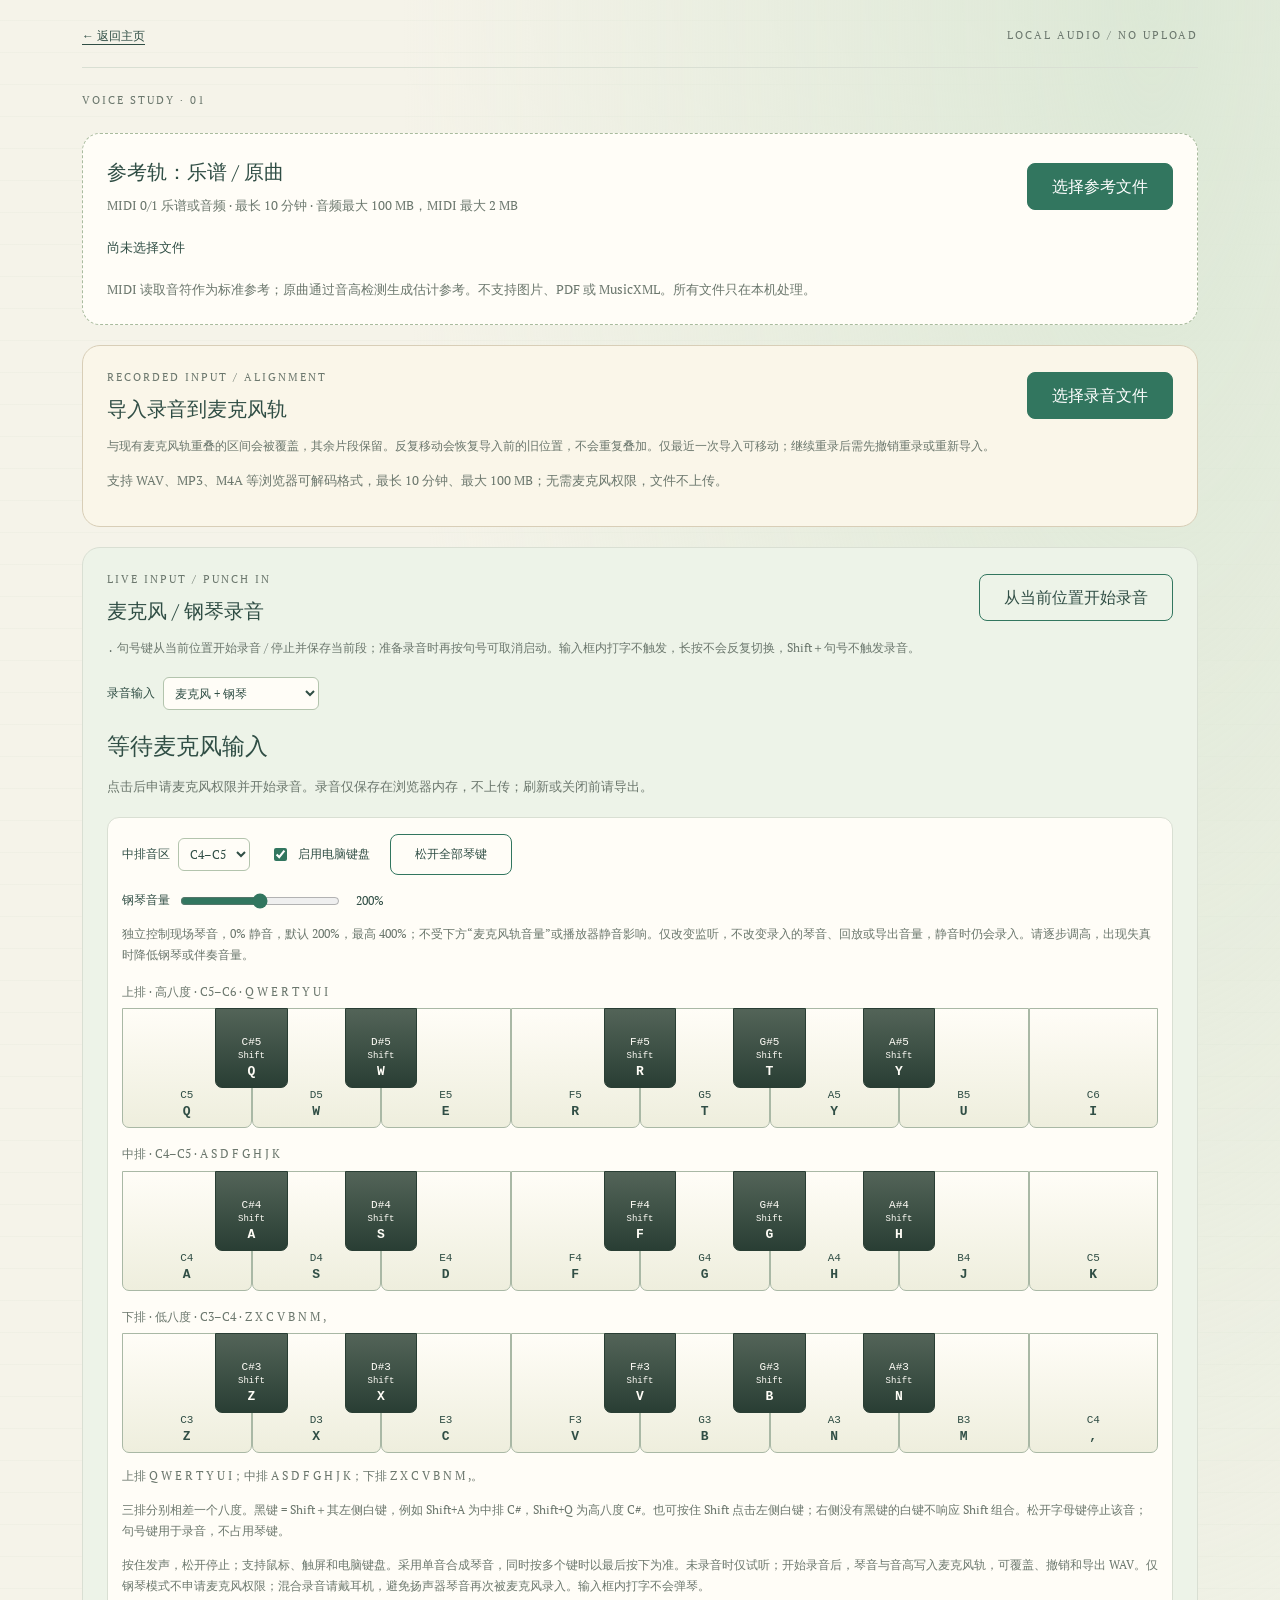
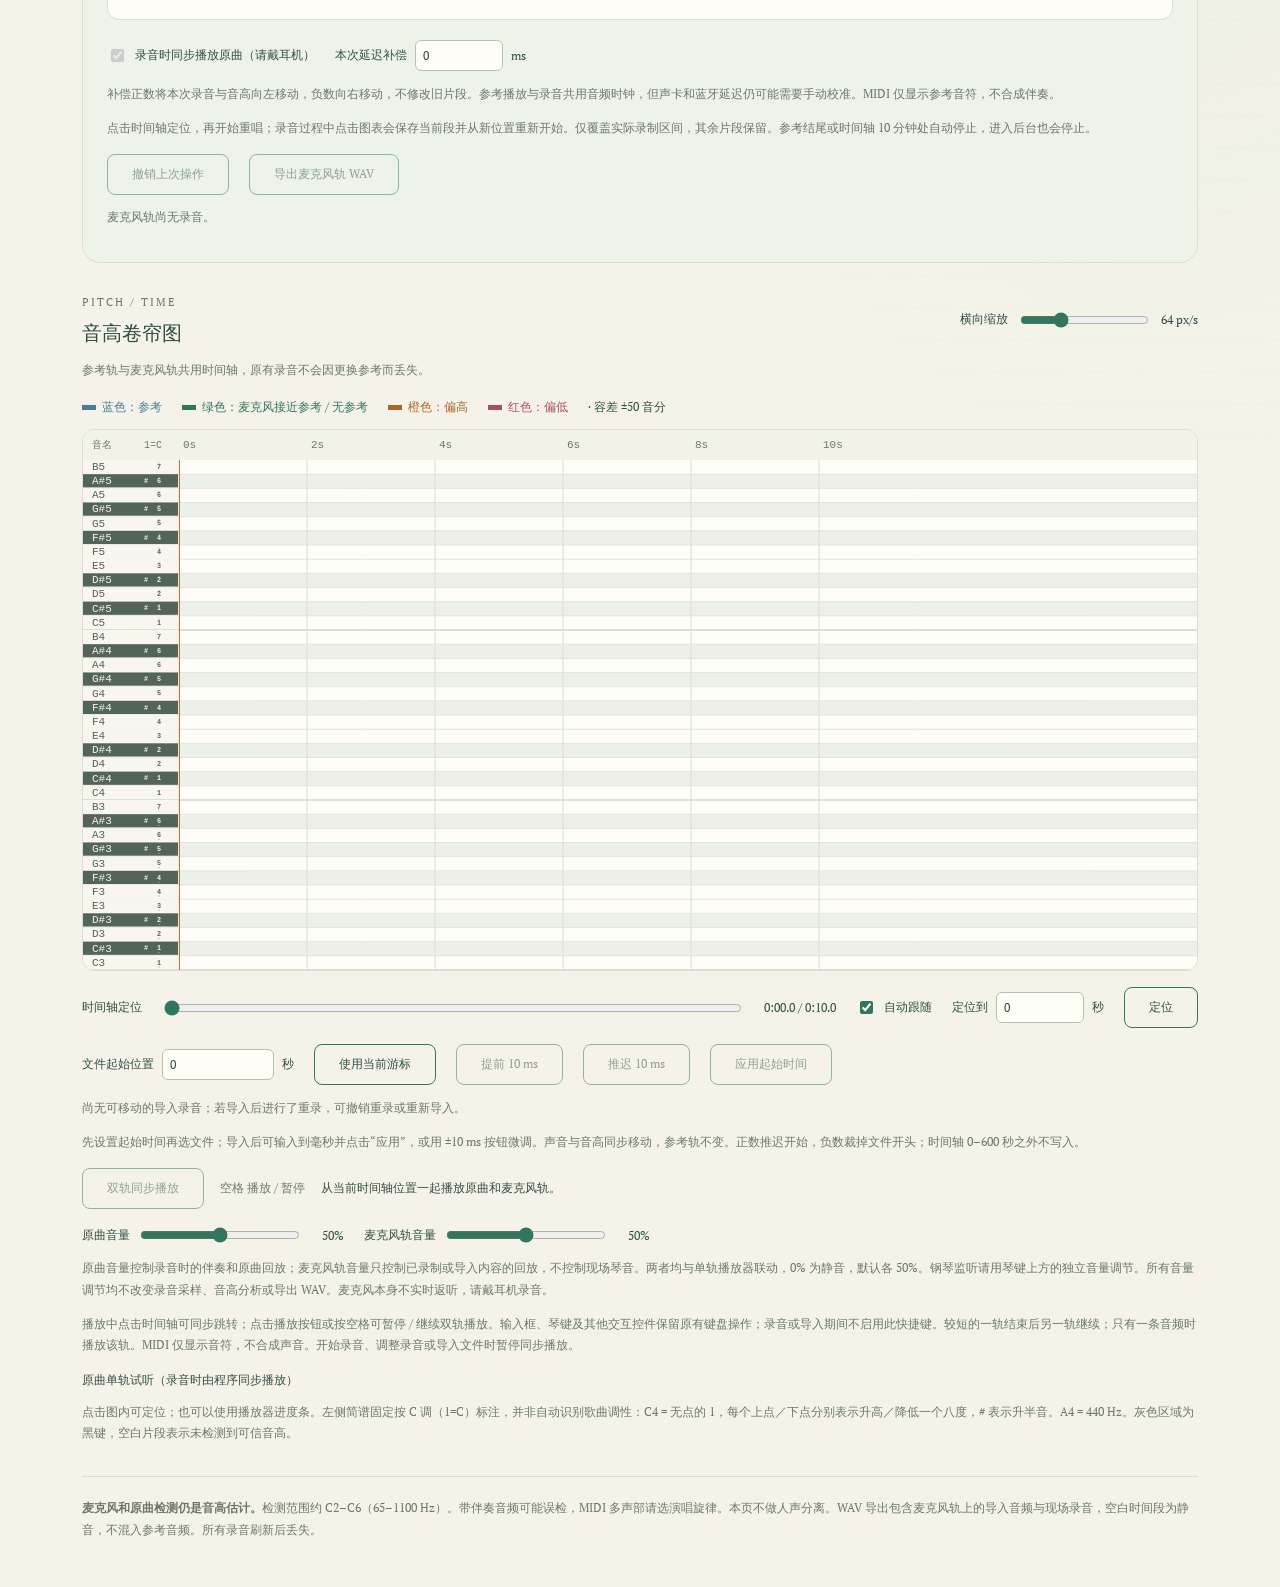
==== pitch-roll.html @ b93b242d "Publish updated website runtime and history archive" ====
<!doctype html>
<html lang="zh-CN">
<head>
  <meta charset="utf-8">
  <meta name="viewport" content="width=device-width, initial-scale=1">
  <title>唱歌音高 · 卷帘图</title>
  <link rel="stylesheet" href="pitch-roll.css">
  <script type="module" src="pitch-roll.js"></script>
</head>
<body>
  <main>
    <nav><a href="index.html">&larr; 返回主页</a><span>LOCAL AUDIO / NO UPLOAD</span></nav>
    <header><p class="eyebrow">VOICE STUDY · 01</p></header>
    <section class="input-panel" aria-labelledby="input-title">
      <div><h2 id="input-title">参考轨：乐谱 / 原曲</h2><p>MIDI 0/1 乐谱或音频 · 最长 10 分钟 · 音频最大 100 MB，MIDI 最大 2 MB</p></div>
      <label class="file-picker">选择参考文件<input id="audio-file" type="file" accept="audio/*,.wav,.mp3,.m4a,.ogg,.flac,.mid,.midi" aria-label="选择参考音频或 MIDI"></label>
      <button id="cancel" type="button" hidden>取消分析</button>
      <p id="file-name">尚未选择文件</p>
      <progress id="progress" max="1" value="0" aria-label="音高分析进度" hidden></progress>
      <p id="status" role="status">MIDI 读取音符作为标准参考；原曲通过音高检测生成估计参考。不支持图片、PDF 或 MusicXML。所有文件只在本机处理。</p>
      <label id="midi-track-controls" hidden>旋律声部 <select id="midi-track" aria-label="选择 MIDI 旋律声部"></select></label>
    </section>
    <section class="recording-import" aria-labelledby="recording-import-title">
      <div class="microphone-heading"><div><p class="eyebrow">RECORDED INPUT / ALIGNMENT</p><h2 id="recording-import-title">导入录音到麦克风轨</h2></div><label class="file-picker">选择录音文件<input id="recording-file" type="file" accept="audio/*,.wav,.mp3,.m4a,.ogg,.flac" aria-label="导入麦克风轨录音文件"></label></div>
      <p class="hint">与现有麦克风轨重叠的区间会被覆盖，其余片段保留。反复移动会恢复导入前的旧位置，不会重复叠加。仅最近一次导入可移动；继续重录后需先撤销重录或重新导入。</p>
      <button id="recording-cancel" type="button" hidden>取消录音导入</button><progress id="recording-progress" max="1" value="0" aria-label="导入录音音高分析进度" hidden></progress>
      <p id="recording-import-status" role="status">支持 WAV、MP3、M4A 等浏览器可解码格式，最长 10 分钟、最大 100 MB；无需麦克风权限，文件不上传。</p>
    </section>
    <section class="microphone-panel" aria-labelledby="microphone-title">
      <div class="microphone-heading"><div><p class="eyebrow">LIVE INPUT / PUNCH IN</p><h2 id="microphone-title">麦克风 / 钢琴录音</h2></div><button id="microphone-toggle" type="button" aria-pressed="false" aria-describedby="microphone-status" aria-keyshortcuts="." title="句号键：从当前位置开始 / 停止并保存录音">从当前位置开始录音</button></div>
      <p class="hint"><kbd>.</kbd> 句号键从当前位置开始录音 / 停止并保存当前段；准备录音时再按句号可取消启动。输入框内打字不触发，长按不会反复切换，Shift＋句号不触发录音。</p>
      <div class="record-options"><label>录音输入 <select id="recording-input" aria-label="录音输入"><option value="microphone">麦克风 + 钢琴</option><option value="piano">仅钢琴（无需麦克风）</option></select></label></div>
      <output id="microphone-pitch" aria-live="off">等待麦克风输入</output>
      <p id="microphone-status" role="status">点击后申请麦克风权限并开始录音。录音仅保存在浏览器内存，不上传；刷新或关闭前请导出。</p>
      <div class="piano-panel" role="group" aria-label="钢琴键盘">
        <div class="record-options"><label>中排音区 <select id="piano-octave" aria-label="钢琴中排音区"><option value="48">C3–C4</option><option value="60" selected>C4–C5</option></select></label><label><input id="piano-keyboard" type="checkbox" checked> 启用电脑键盘</label><button id="piano-release" type="button">松开全部琴键</button></div>
        <div class="record-options playback-volumes"><label>钢琴音量 <input id="piano-volume" type="range" min="0" max="400" step="10" value="200" aria-label="独立钢琴监听音量"><output id="piano-volume-value" for="piano-volume">200%</output></label></div>
        <p class="hint">独立控制现场琴音，0% 静音，默认 200%，最高 400%；不受下方“麦克风轨音量”或播放器静音影响。仅改变监听，不改变录入的琴音、回放或导出音量，静音时仍会录入。请逐步调高，出现失真时降低钢琴或伴奏音量。</p>
        <p id="piano-high-label" class="piano-row-label"></p>
        <div id="piano-high-keys" class="piano-keys" role="group" aria-labelledby="piano-high-label"></div>
        <p id="piano-middle-label" class="piano-row-label"></p>
        <div id="piano-keys" class="piano-keys" role="group" aria-labelledby="piano-middle-label"></div>
        <p id="piano-low-label" class="piano-row-label"></p>
        <div id="piano-low-keys" class="piano-keys" role="group" aria-labelledby="piano-low-label"></div>
        <p id="piano-status" class="hint" role="status">上排 Q W E R T Y U I；中排 A S D F G H J K；下排 Z X C V B N M ,。</p>
        <p class="hint">三排分别相差一个八度。黑键 = Shift＋其左侧白键，例如 Shift+A 为中排 C#，Shift+Q 为高八度 C#。也可按住 Shift 点击左侧白键；右侧没有黑键的白键不响应 Shift 组合。松开字母键停止该音；句号键用于录音，不占用琴键。</p>
        <p class="hint">按住发声，松开停止；支持鼠标、触屏和电脑键盘。采用单音合成琴音，同时按多个键时以最后按下为准。未录音时仅试听；开始录音后，琴音与音高写入麦克风轨，可覆盖、撤销和导出 WAV。仅钢琴模式不申请麦克风权限；混合录音请戴耳机，避免扬声器琴音再次被麦克风录入。输入框内打字不会弹琴。</p>
      </div>
      <div class="record-options"><label><input id="play-reference" type="checkbox" checked> 录音时同步播放原曲（请戴耳机）</label><label>本次延迟补偿 <input id="latency" type="number" min="-1000" max="1000" step="10" value="0" aria-label="本次录音延迟补偿毫秒"> ms</label></div>
      <p class="hint">补偿正数将本次录音与音高向左移动，负数向右移动，不修改旧片段。参考播放与录音共用音频时钟，但声卡和蓝牙延迟仍可能需要手动校准。MIDI 仅显示参考音符，不合成伴奏。</p>
      <p class="hint">点击时间轴定位，再开始重唱；录音过程中点击图表会保存当前段并从新位置重新开始。仅覆盖实际录制区间，其余片段保留。参考结尾或时间轴 10 分钟处自动停止，进入后台也会停止。</p>
      <div class="record-actions"><button id="undo-take" type="button" disabled>撤销上次操作</button><button id="export-recording" type="button" disabled>导出麦克风轨 WAV</button></div>
      <p id="recording-summary" role="status">麦克风轨尚无录音。</p>
      <audio id="recording-player" controls preload="metadata" aria-label="麦克风录音回放" hidden></audio>
    </section>
    <section class="roll-panel" aria-labelledby="roll-title">
      <div class="roll-heading"><div><p class="eyebrow">PITCH / TIME</p><h2 id="roll-title">音高卷帘图</h2></div><label>横向缩放 <input id="zoom" type="range" min="24" max="160" value="64" aria-label="横向缩放"><output id="zoom-value">64 px/s</output></label></div>
      <p id="summary">参考轨与麦克风轨共用时间轴，原有录音不会因更换参考而丢失。</p>
      <p class="track-legend"><span class="reference-key">蓝色：参考</span><span class="matching-key">绿色：麦克风接近参考 / 无参考</span><span class="high-key">橙色：偏高</span><span class="low-key">红色：偏低</span> · 容差 ±50 音分</p>
      <div id="roll-scroll" tabindex="0" role="region" aria-label="音高卷帘图，可横向滚动，点击图内定位播放">
        <div id="roll-stage"><canvas id="roll" role="img" aria-label="尚无音高数据">音高卷帘图需要支持 Canvas 的浏览器。</canvas></div>
      </div>
      <div class="timeline-controls"><label for="timeline">时间轴定位</label><input id="timeline" type="range" min="0" max="10" step="0.01" value="0"><output id="position">0:00.0 / 0:10.0</output><label><input id="follow" type="checkbox" checked> 自动跟随</label><label>定位到 <input id="seek-seconds" type="number" min="0" max="600" step="0.01" value="0"> 秒</label><button id="seek-go" type="button">定位</button></div>
      <div class="record-options"><label>文件起始位置 <input id="import-start" type="number" min="-600" max="600" step="0.001" value="0" aria-label="导入录音起始时间秒"> 秒</label><button id="import-use-cursor" type="button">使用当前游标</button><button id="import-earlier" type="button" disabled>提前 10 ms</button><button id="import-later" type="button" disabled>推迟 10 ms</button><button id="import-apply" type="button" disabled>应用起始时间</button></div>
      <p id="placement-note" class="hint">尚无可移动的导入录音。</p>
      <p class="hint">先设置起始时间再选文件；导入后可输入到毫秒并点击“应用”，或用 ±10 ms 按钮微调。声音与音高同步移动，参考轨不变。正数推迟开始，负数裁掉文件开头；时间轴 0–600 秒之外不写入。</p>
      <div class="transport"><button id="dual-play" type="button" aria-pressed="false" aria-describedby="dual-status" aria-keyshortcuts="Space" title="空格：播放 / 暂停" disabled>双轨同步播放</button><span class="hint"><kbd>空格</kbd> 播放 / 暂停</span><span id="dual-status" role="status">从当前时间轴位置一起播放原曲和麦克风轨。</span></div>
      <div class="record-options playback-volumes" role="group" aria-label="监听与回放音量">
        <label>原曲音量 <input id="reference-volume" type="range" min="0" max="100" step="1" value="50" aria-label="原曲伴奏与回放音量"><output id="reference-volume-value" for="reference-volume">50%</output></label>
        <label>麦克风轨音量 <input id="recording-volume" type="range" min="0" max="100" step="1" value="50" aria-label="麦克风轨回放音量"><output id="recording-volume-value" for="recording-volume">50%</output></label>
      </div>
      <p class="hint">原曲音量控制录音时的伴奏和原曲回放；麦克风轨音量只控制已录制或导入内容的回放，不控制现场琴音。两者均与单轨播放器联动，0% 为静音，默认各 50%。钢琴监听请用琴键上方的独立音量调节。所有音量调节均不改变录音采样、音高分析或导出 WAV。麦克风本身不实时返听，请戴耳机录音。</p>
      <p class="hint">播放中点击时间轴可同步跳转；点击播放按钮或按空格可暂停 / 继续双轨播放。输入框、琴键及其他交互控件保留原有键盘操作；录音或导入期间不启用此快捷键。较短的一轨结束后另一轨继续；只有一条音频时播放该轨。MIDI 仅显示音符，不合成声音。开始录音、调整录音或导入文件时暂停同步播放。</p>
      <div class="transport"><span>原曲单轨试听（录音时由程序同步播放）</span><audio id="player" controls preload="metadata" aria-label="原音频播放" hidden></audio></div>
      <p class="hint">点击图内可定位；也可以使用播放器进度条。左侧简谱固定按 C 调（1=C）标注，并非自动识别歌曲调性：C4 = 无点的 1，每个上点／下点分别表示升高／降低一个八度，# 表示升半音。A4 = 440 Hz。灰色区域为黑键，空白片段表示未检测到可信音高。</p>
    </section>
    <footer><strong>麦克风和原曲检测仍是音高估计。</strong>检测范围约 C2–C6（65–1100 Hz）。带伴奏音频可能误检，MIDI 多声部请选演唱旋律。本页不做人声分离。WAV 导出包含麦克风轨上的导入音频与现场录音，空白时间段为静音，不混入参考音频。所有录音刷新后丢失。</footer>
  </main>
</body>
</html>
---- pitch-roll.css ----
@font-face { font-family: "UTTU"; src: url("cute/Narcissus/Voice/fonts/regular.woff2") format("woff2"); font-display: swap; }
:root { color-scheme: light; --ink: #304e45; --muted: #6b776d; --line: #d9dfd3; --paper: #fffdf7; --accent: #32765f; font-family: "UTTU", "Microsoft YaHei", sans-serif; color: var(--ink); background: #f5f3e9; }
* { box-sizing: border-box; }
body { margin: 0; background: radial-gradient(ellipse at 90% 0, #dce8d6 0, transparent 46%), repeating-linear-gradient(0deg, transparent 0 31px, #bbc8b316 31px 32px); }
main { max-width: 1180px; margin: auto; padding: 28px 32px 48px; }
nav { display: flex; justify-content: space-between; gap: 16px; font-size: 12px; padding-bottom: 22px; border-bottom: 1px solid var(--line); }
a { color: inherit; text-underline-offset: 4px; }
nav span, .eyebrow { font-size: 11px; letter-spacing: 2px; color: var(--muted); }
header { position: relative; padding: 12px 0; }
h2 { font-size: 20px; margin: 0; font-weight: 500; }
p { line-height: 1.7; }
.input-panel { display: flex; flex-wrap: wrap; align-items: center; gap: 12px 20px; padding: 24px; background: var(--paper); border: 1px dashed #a9bb9e; border-radius: 18px; }
.input-panel > div { flex: 1 1 280px; }
.input-panel p { margin: 8px 0 0; font-size: 13px; color: var(--muted); }
.file-picker, button { position: relative; display: inline-block; padding: 11px 24px; border: 1px solid var(--accent); border-radius: 8px; background: var(--accent); color: white; font: inherit; cursor: pointer; }
.file-picker input { position: absolute; inset: 0; width: 100%; height: 100%; opacity: 0; cursor: pointer; }
.file-picker:focus-within { outline: 3px solid #ac8952; outline-offset: 4px; }
button { background: transparent; color: var(--ink); }
button:disabled { opacity: .5; cursor: not-allowed; }
select, input[type="number"] { max-width: 100%; border: 1px solid #b3c4ad; border-radius: 6px; padding: 7px; background: var(--paper); color: var(--ink); font: inherit; }
input[type="number"] { width: 88px; }
.record-options, .record-actions, .timeline-controls, .track-legend { display: flex; flex-wrap: wrap; gap: 12px 20px; align-items: center; font-size: 12px; margin-top: 16px; }
.record-options label, .timeline-controls label { display: flex; align-items: center; gap: 8px; }
.playback-volumes input { width: clamp(80px, 18vw, 160px); min-width: 0; }
.playback-volumes output { min-width: 34px; text-align: right; font-variant-numeric: tabular-nums; }
.piano-panel { margin: 20px 0; padding: 0 14px 10px; border: 1px solid var(--line); border-radius: 12px; background: var(--paper); }
.piano-row-label { font-size: 12px; color: var(--muted); margin: 16px 0 6px; }
.piano-keys { position: relative; height: 120px; isolation: isolate; }
.piano-key { position: absolute; top: 0; height: 120px; display: flex; flex-direction: column; justify-content: flex-end; align-items: center; gap: 3px; padding: 8px 1px; border: 1px solid #a9b8a5; border-radius: 0 0 7px 7px; background: linear-gradient(#fffdf7, #eeeedd); color: var(--ink); touch-action: none; user-select: none; }
.piano-key.black { z-index: 1; height: 80px; background: linear-gradient(#536458, #293e34); color: #fffdf7; border-color: #293e34; }
.piano-key small { font: clamp(6px, 1vw, 9px) monospace; }
.piano-key[aria-pressed="true"] { background: #bed4b9; }
.piano-key.black[aria-pressed="true"] { background: #6b9478; }
.piano-key[data-sounding="true"] { box-shadow: inset 0 -6px #b58042; }
.piano-key span { font: 11px monospace; }
.piano-key kbd { font: bold 13px monospace; }
@media (max-width: 600px) { .piano-panel { padding-inline: 8px; } .piano-key.black span { font-size: 8px; } }
#recording-summary { font-size: 12px; color: var(--muted); }
#timeline { flex: 1 1 200px; min-width: 0; }
#midi-track-controls { flex-basis: 100%; font-size: 13px; }
#midi-track { max-width: 100%; }
.track-legend span::before { content: ''; display: inline-block; width: 14px; height: 5px; margin-right: 6px; vertical-align: middle; background: currentColor; }
.reference-key { color: #477d99; }.matching-key { color: #32765f; }.high-key { color: #a9662c; }.low-key { color: #a84e68; }
#file-name, #status, progress { flex: 1 0 100%; overflow-wrap: anywhere; }
#file-name { color: var(--ink); }
progress { height: 7px; width: 100%; accent-color: var(--accent); }
.roll-panel { margin-top: 30px; min-width: 0; }
.microphone-panel { margin-top: 20px; padding: 22px 24px; border: 1px solid var(--line); border-radius: 18px; background: #edf3e8; }
.recording-import { margin-top: 20px; padding: 22px 24px; border: 1px solid #d8ceb7; border-radius: 18px; background: #faf6e9; }
#import-start { width: 112px; }
#recording-import-status { font-size: 13px; color: var(--muted); line-height: 1.7; overflow-wrap: anywhere; }
#placement-note { overflow-wrap: anywhere; }
.microphone-heading { display: flex; justify-content: space-between; gap: 16px; align-items: center; flex-wrap: wrap; }
.microphone-heading .eyebrow { margin: 0 0 8px; }
#microphone-toggle[aria-pressed="true"] { background: #8a4d3c; border-color: #8a4d3c; color: #fff; }
#microphone-pitch { display: block; margin-top: 20px; font-size: clamp(16px, 3vw, 23px); font-variant-numeric: tabular-nums; overflow-wrap: anywhere; }
#microphone-status { font-size: 13px; color: var(--muted); line-height: 1.7; }
.roll-heading { display: flex; justify-content: space-between; gap: 20px; align-items: center; flex-wrap: wrap; }
.roll-heading .eyebrow { margin: 0 0 8px; }
.roll-heading label { display: flex; gap: 10px; align-items: center; font-size: 12px; flex-wrap: wrap; }
input { accent-color: var(--accent); }
#summary, .hint, footer { font-size: 12px; color: var(--muted); line-height: 1.8; }
#roll-scroll { overflow-x: auto; border: 1px solid var(--line); border-radius: 12px; background: var(--paper); }
#roll-stage { position: relative; min-width: 100%; height: 540px; }
canvas { position: sticky; left: 0; display: block; height: 540px; cursor: crosshair; }
.transport { display: flex; gap: 16px; align-items: center; flex-wrap: wrap; margin-top: 16px; font-size: 12px; }
audio { width: min(100%, 420px); }
#position { font-variant-numeric: tabular-nums; }
footer { margin-top: 32px; border-top: 1px solid var(--line); padding-top: 20px; }
:focus-visible { outline: 3px solid #ac8952; outline-offset: 3px; }
[hidden] { display: none !important; }
@media (max-width: 600px) { main { padding: 20px 14px 30px; } nav span { letter-spacing: 0; font-size: 9px; } .input-panel { padding: 18px; } .roll-heading label { width: 100%; } .transport { gap: 12px; } audio { width: 100%; } }
@media (prefers-reduced-motion: no-preference) { header { animation: appear .45s ease-out; } @keyframes appear { from { opacity: 0; transform: translateY(8px); } to { opacity: 1; transform: translateY(0); } } }
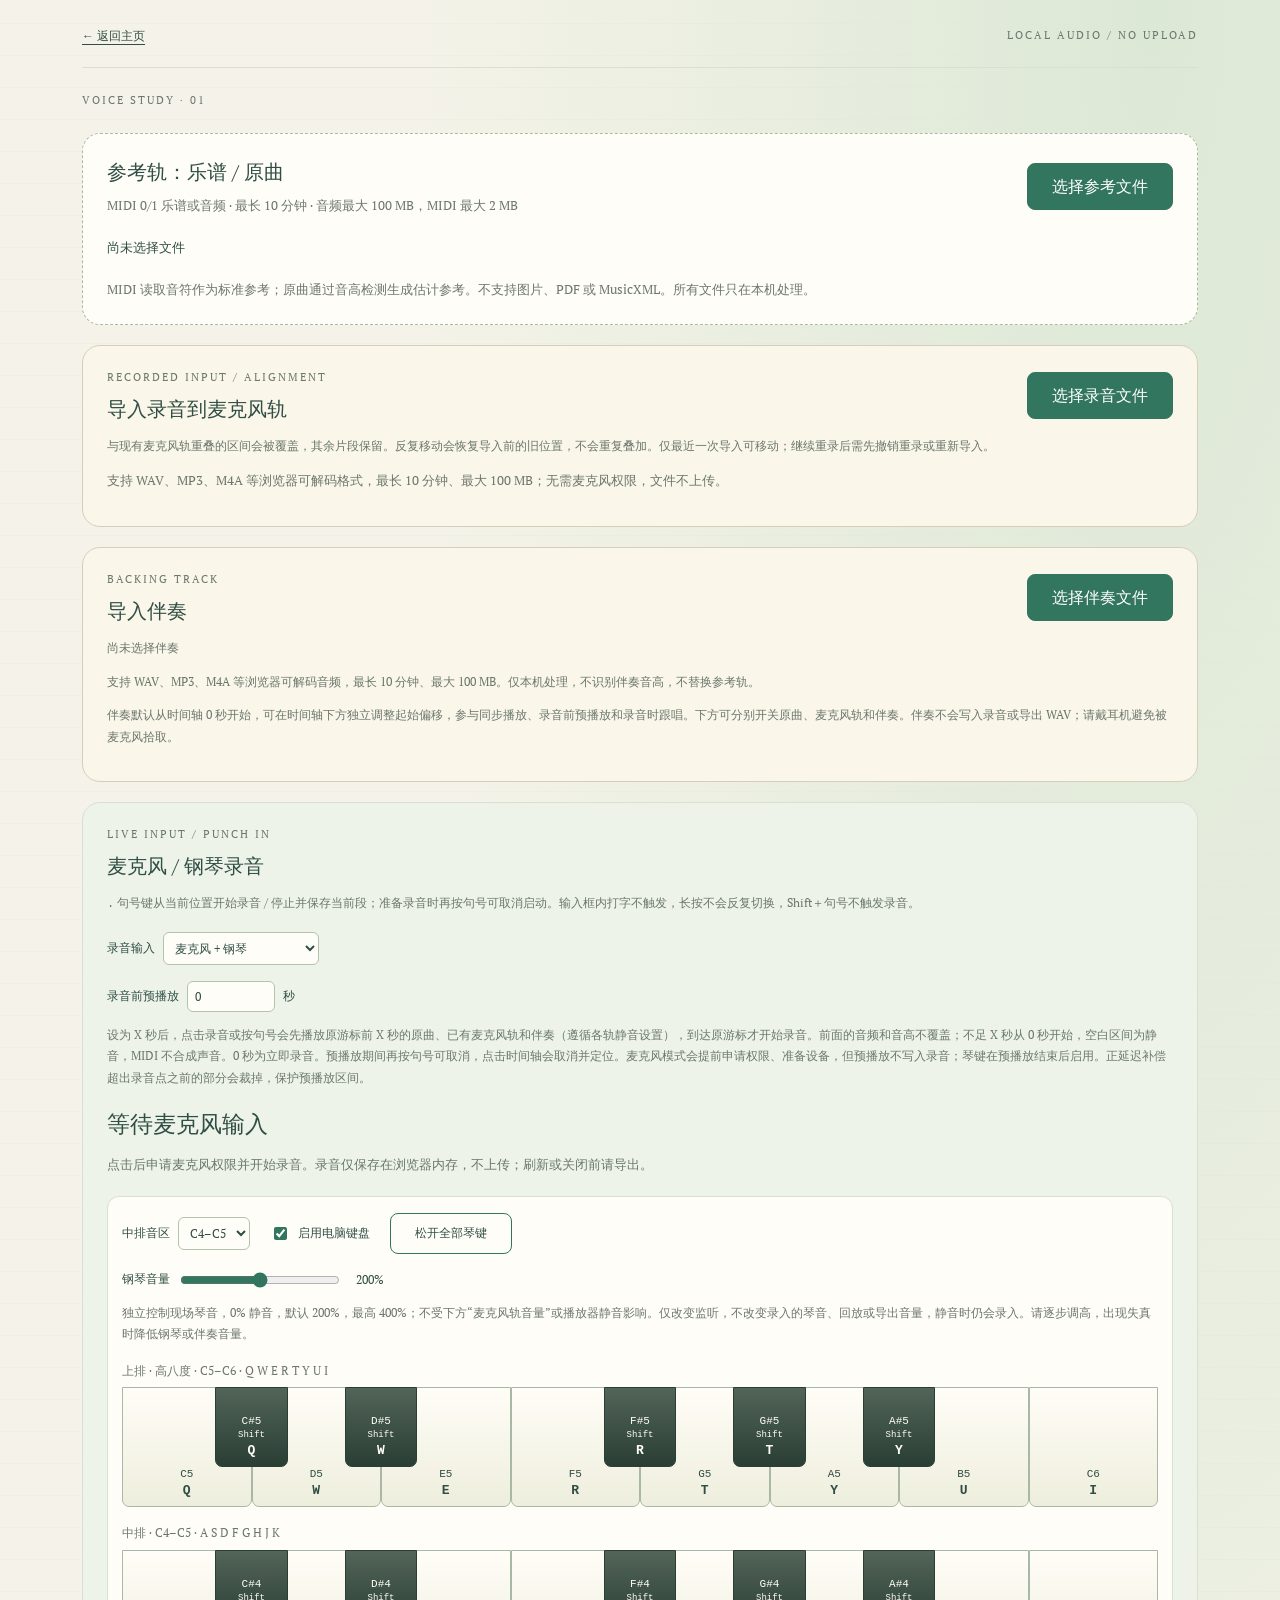
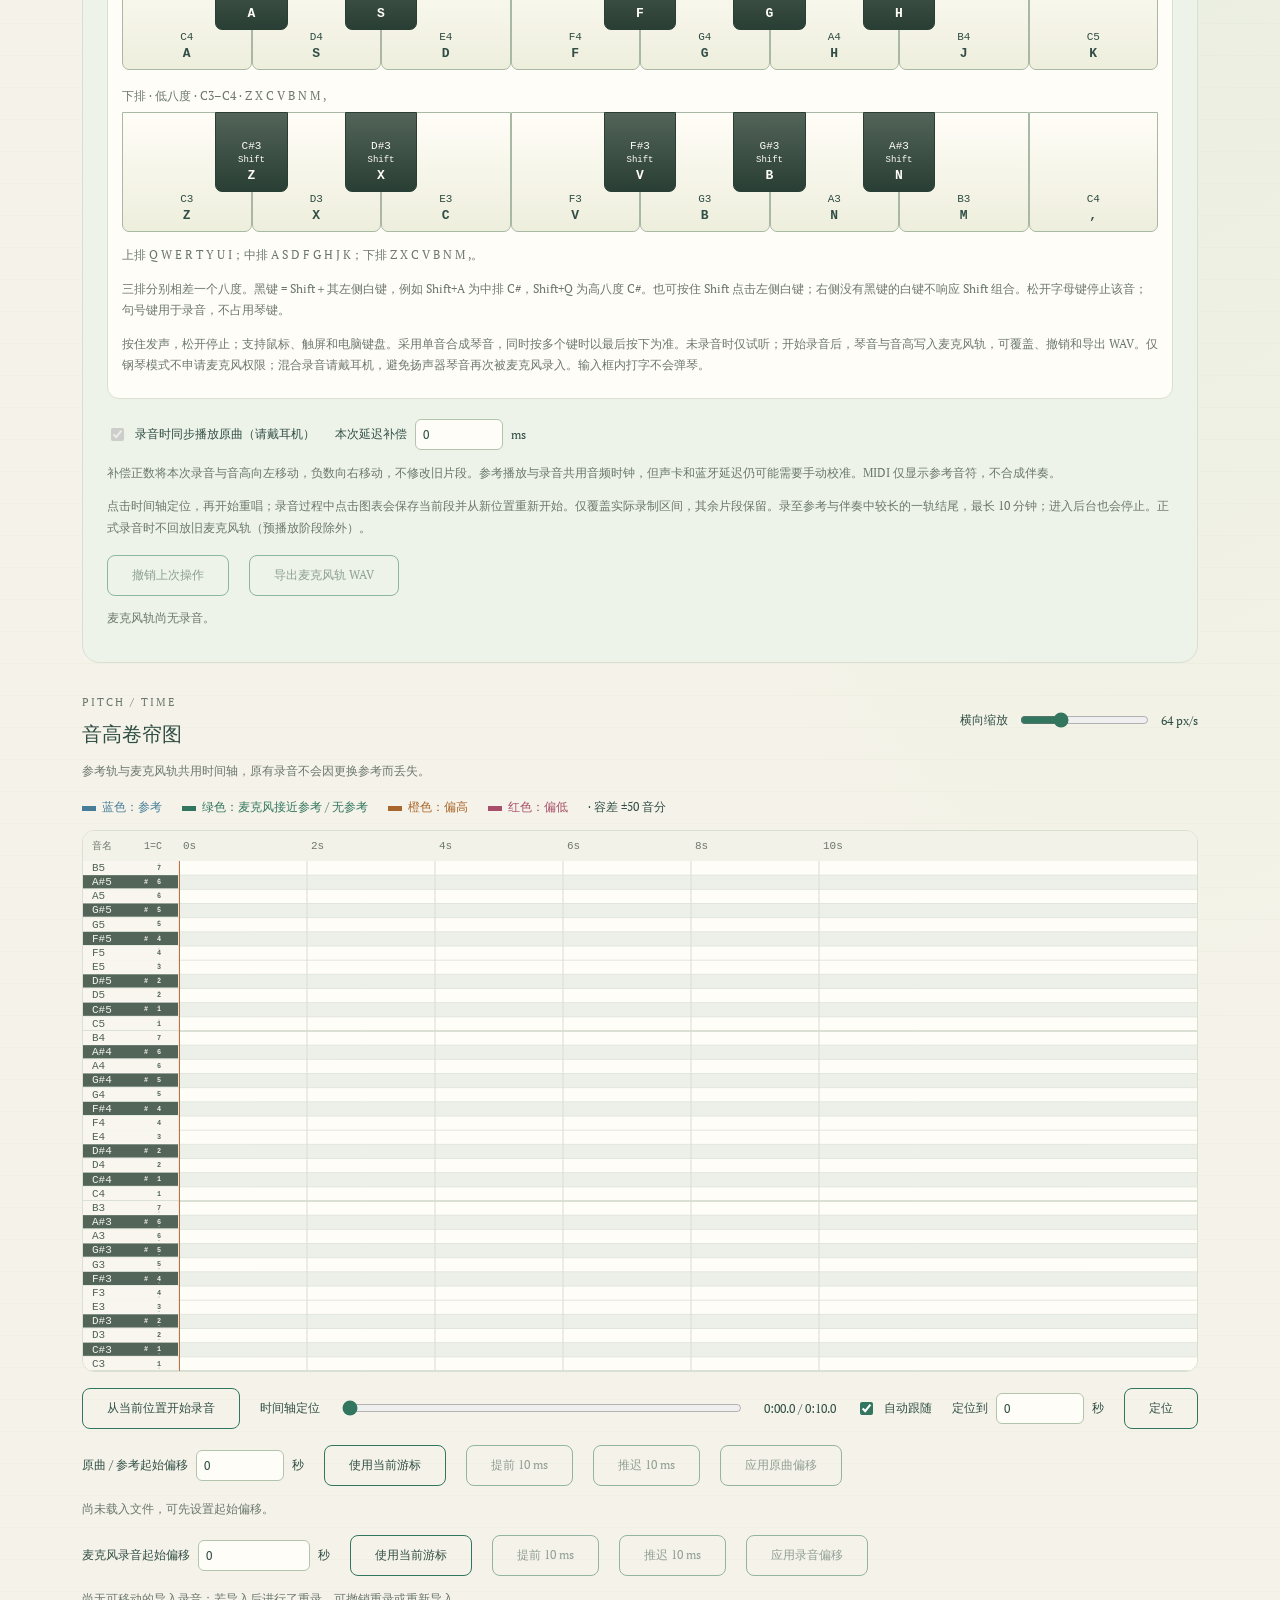
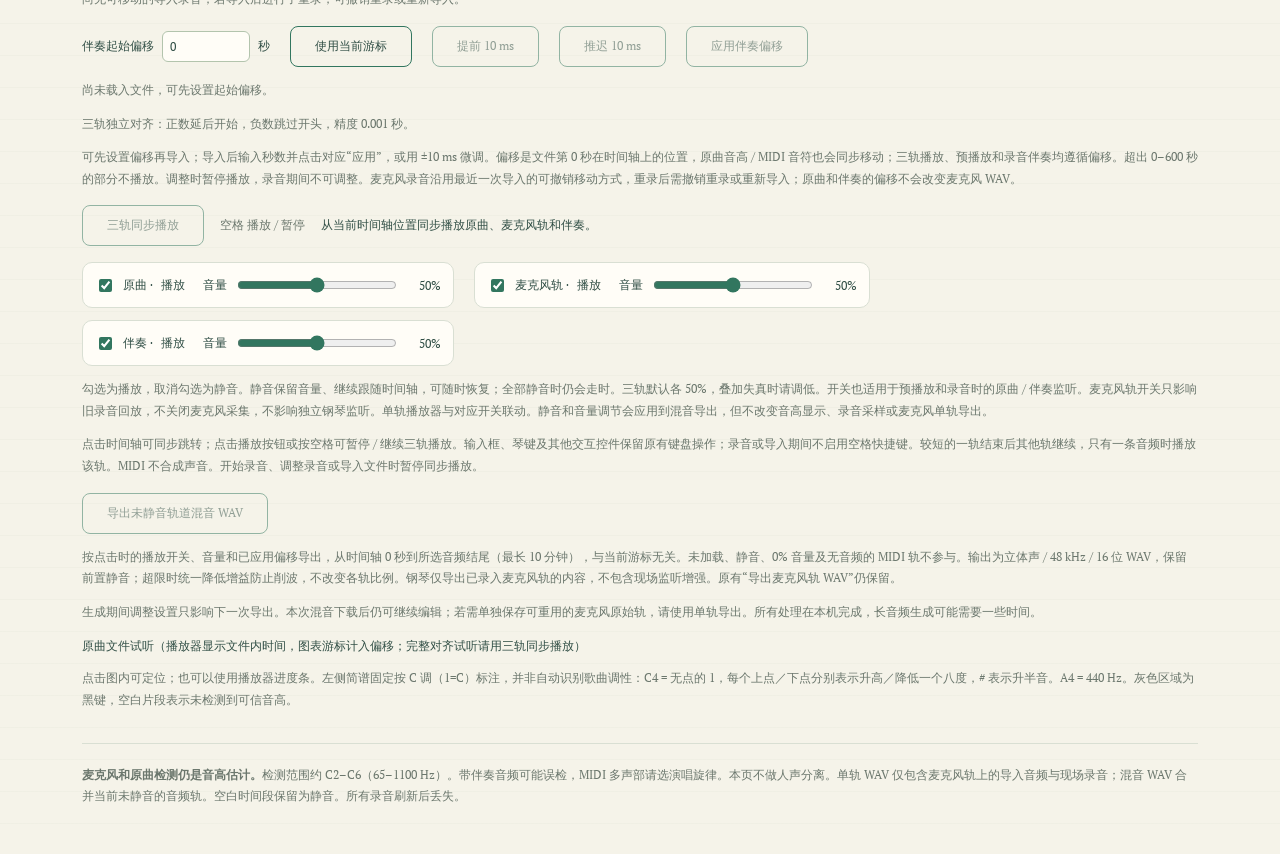
==== commit bd2152d1: "Publish audio updates and refreshed rankings" ====
--- a/pitch-roll.html
+++ b/pitch-roll.html
@@ -26,10 +26,19 @@
       <button id="recording-cancel" type="button" hidden>取消录音导入</button><progress id="recording-progress" max="1" value="0" aria-label="导入录音音高分析进度" hidden></progress>
       <p id="recording-import-status" role="status">支持 WAV、MP3、M4A 等浏览器可解码格式，最长 10 分钟、最大 100 MB；无需麦克风权限，文件不上传。</p>
     </section>
+    <section class="recording-import accompaniment-panel" aria-labelledby="accompaniment-title">
+      <div class="microphone-heading"><div><p class="eyebrow">BACKING TRACK</p><h2 id="accompaniment-title">导入伴奏</h2></div><label class="file-picker">选择伴奏文件<input id="accompaniment-file" type="file" accept="audio/*,.wav,.mp3,.m4a,.ogg,.flac" aria-label="导入独立伴奏音频"></label></div>
+      <p id="accompaniment-name" class="hint">尚未选择伴奏</p>
+      <button id="accompaniment-cancel" type="button" hidden>取消伴奏导入</button><progress id="accompaniment-progress" max="1" value="0" aria-label="伴奏载入进度" hidden></progress>
+      <p id="accompaniment-status" class="hint" role="status">支持 WAV、MP3、M4A 等浏览器可解码音频，最长 10 分钟、最大 100 MB。仅本机处理，不识别伴奏音高，不替换参考轨。</p>
+      <p class="hint">伴奏默认从时间轴 0 秒开始，可在时间轴下方独立调整起始偏移，参与同步播放、录音前预播放和录音时跟唱。下方可分别开关原曲、麦克风轨和伴奏。伴奏不会写入录音或导出 WAV；请戴耳机避免被麦克风拾取。</p>
+    </section>
     <section class="microphone-panel" aria-labelledby="microphone-title">
-      <div class="microphone-heading"><div><p class="eyebrow">LIVE INPUT / PUNCH IN</p><h2 id="microphone-title">麦克风 / 钢琴录音</h2></div><button id="microphone-toggle" type="button" aria-pressed="false" aria-describedby="microphone-status" aria-keyshortcuts="." title="句号键：从当前位置开始 / 停止并保存录音">从当前位置开始录音</button></div>
+      <div class="microphone-heading"><div><p class="eyebrow">LIVE INPUT / PUNCH IN</p><h2 id="microphone-title">麦克风 / 钢琴录音</h2></div></div>
       <p class="hint"><kbd>.</kbd> 句号键从当前位置开始录音 / 停止并保存当前段；准备录音时再按句号可取消启动。输入框内打字不触发，长按不会反复切换，Shift＋句号不触发录音。</p>
       <div class="record-options"><label>录音输入 <select id="recording-input" aria-label="录音输入"><option value="microphone">麦克风 + 钢琴</option><option value="piano">仅钢琴（无需麦克风）</option></select></label></div>
+      <div class="record-options"><label>录音前预播放 <input id="preroll-seconds" type="number" min="0" max="600" step="0.1" value="0" aria-label="录音前预播放秒数"> 秒</label></div>
+      <p class="hint">设为 X 秒后，点击录音或按句号会先播放原游标前 X 秒的原曲、已有麦克风轨和伴奏（遵循各轨静音设置），到达原游标才开始录音。前面的音频和音高不覆盖；不足 X 秒从 0 秒开始，空白区间为静音，MIDI 不合成声音。0 秒为立即录音。预播放期间再按句号可取消，点击时间轴会取消并定位。麦克风模式会提前申请权限、准备设备，但预播放不写入录音；琴键在预播放结束后启用。正延迟补偿超出录音点之前的部分会裁掉，保护预播放区间。</p>
       <output id="microphone-pitch" aria-live="off">等待麦克风输入</output>
       <p id="microphone-status" role="status">点击后申请麦克风权限并开始录音。录音仅保存在浏览器内存，不上传；刷新或关闭前请导出。</p>
       <div class="piano-panel" role="group" aria-label="钢琴键盘">
@@ -48,7 +57,7 @@
       </div>
       <div class="record-options"><label><input id="play-reference" type="checkbox" checked> 录音时同步播放原曲（请戴耳机）</label><label>本次延迟补偿 <input id="latency" type="number" min="-1000" max="1000" step="10" value="0" aria-label="本次录音延迟补偿毫秒"> ms</label></div>
       <p class="hint">补偿正数将本次录音与音高向左移动，负数向右移动，不修改旧片段。参考播放与录音共用音频时钟，但声卡和蓝牙延迟仍可能需要手动校准。MIDI 仅显示参考音符，不合成伴奏。</p>
-      <p class="hint">点击时间轴定位，再开始重唱；录音过程中点击图表会保存当前段并从新位置重新开始。仅覆盖实际录制区间，其余片段保留。参考结尾或时间轴 10 分钟处自动停止，进入后台也会停止。</p>
+      <p class="hint">点击时间轴定位，再开始重唱；录音过程中点击图表会保存当前段并从新位置重新开始。仅覆盖实际录制区间，其余片段保留。录至参考与伴奏中较长的一轨结尾，最长 10 分钟；进入后台也会停止。正式录音时不回放旧麦克风轨（预播放阶段除外）。</p>
       <div class="record-actions"><button id="undo-take" type="button" disabled>撤销上次操作</button><button id="export-recording" type="button" disabled>导出麦克风轨 WAV</button></div>
       <p id="recording-summary" role="status">麦克风轨尚无录音。</p>
       <audio id="recording-player" controls preload="metadata" aria-label="麦克风录音回放" hidden></audio>
@@ -60,21 +69,31 @@
       <div id="roll-scroll" tabindex="0" role="region" aria-label="音高卷帘图，可横向滚动，点击图内定位播放">
         <div id="roll-stage"><canvas id="roll" role="img" aria-label="尚无音高数据">音高卷帘图需要支持 Canvas 的浏览器。</canvas></div>
       </div>
-      <div class="timeline-controls"><label for="timeline">时间轴定位</label><input id="timeline" type="range" min="0" max="10" step="0.01" value="0"><output id="position">0:00.0 / 0:10.0</output><label><input id="follow" type="checkbox" checked> 自动跟随</label><label>定位到 <input id="seek-seconds" type="number" min="0" max="600" step="0.01" value="0"> 秒</label><button id="seek-go" type="button">定位</button></div>
-      <div class="record-options"><label>文件起始位置 <input id="import-start" type="number" min="-600" max="600" step="0.001" value="0" aria-label="导入录音起始时间秒"> 秒</label><button id="import-use-cursor" type="button">使用当前游标</button><button id="import-earlier" type="button" disabled>提前 10 ms</button><button id="import-later" type="button" disabled>推迟 10 ms</button><button id="import-apply" type="button" disabled>应用起始时间</button></div>
+      <div class="timeline-controls"><button id="microphone-toggle" type="button" aria-pressed="false" aria-describedby="microphone-status" aria-keyshortcuts="." title="句号键：从当前位置开始 / 停止并保存录音">从当前位置开始录音</button><label for="timeline">时间轴定位</label><input id="timeline" type="range" min="0" max="10" step="0.01" value="0"><output id="position">0:00.0 / 0:10.0</output><label><input id="follow" type="checkbox" checked> 自动跟随</label><label>定位到 <input id="seek-seconds" type="number" min="0" max="600" step="0.01" value="0"> 秒</label><button id="seek-go" type="button">定位</button></div>
+      <div class="record-options"><label>原曲 / 参考起始偏移 <input id="reference-start" type="number" min="-600" max="600" step="0.001" value="0" aria-label="原曲起始偏移秒"> 秒</label><button id="reference-use-cursor" type="button">使用当前游标</button><button id="reference-earlier" type="button" disabled>提前 10 ms</button><button id="reference-later" type="button" disabled>推迟 10 ms</button><button id="reference-apply" type="button" disabled>应用原曲偏移</button></div>
+      <p id="reference-placement" class="hint">尚未载入参考文件。</p>
+      <div class="record-options"><label>麦克风录音起始偏移 <input id="import-start" type="number" min="-600" max="600" step="0.001" value="0" aria-label="导入录音起始时间秒"> 秒</label><button id="import-use-cursor" type="button">使用当前游标</button><button id="import-earlier" type="button" disabled>提前 10 ms</button><button id="import-later" type="button" disabled>推迟 10 ms</button><button id="import-apply" type="button" disabled>应用录音偏移</button></div>
       <p id="placement-note" class="hint">尚无可移动的导入录音。</p>
-      <p class="hint">先设置起始时间再选文件；导入后可输入到毫秒并点击“应用”，或用 ±10 ms 按钮微调。声音与音高同步移动，参考轨不变。正数推迟开始，负数裁掉文件开头；时间轴 0–600 秒之外不写入。</p>
-      <div class="transport"><button id="dual-play" type="button" aria-pressed="false" aria-describedby="dual-status" aria-keyshortcuts="Space" title="空格：播放 / 暂停" disabled>双轨同步播放</button><span class="hint"><kbd>空格</kbd> 播放 / 暂停</span><span id="dual-status" role="status">从当前时间轴位置一起播放原曲和麦克风轨。</span></div>
+      <div class="record-options"><label>伴奏起始偏移 <input id="accompaniment-start" type="number" min="-600" max="600" step="0.001" value="0" aria-label="伴奏起始偏移秒"> 秒</label><button id="accompaniment-use-cursor" type="button">使用当前游标</button><button id="accompaniment-earlier" type="button" disabled>提前 10 ms</button><button id="accompaniment-later" type="button" disabled>推迟 10 ms</button><button id="accompaniment-apply" type="button" disabled>应用伴奏偏移</button></div>
+      <p id="accompaniment-placement" class="hint">尚未载入伴奏文件。</p>
+      <p id="alignment-status" class="hint" role="status">三轨独立对齐：正数延后开始，负数跳过开头，精度 0.001 秒。</p>
+      <p class="hint">可先设置偏移再导入；导入后输入秒数并点击对应“应用”，或用 ±10 ms 微调。偏移是文件第 0 秒在时间轴上的位置，原曲音高 / MIDI 音符也会同步移动；三轨播放、预播放和录音伴奏均遵循偏移。超出 0–600 秒的部分不播放。调整时暂停播放，录音期间不可调整。麦克风录音沿用最近一次导入的可撤销移动方式，重录后需撤销重录或重新导入；原曲和伴奏的偏移不会改变麦克风 WAV。</p>
+      <div class="transport"><button id="dual-play" type="button" aria-pressed="false" aria-describedby="dual-status" aria-keyshortcuts="Space" title="空格：播放 / 暂停" disabled>三轨同步播放</button><span class="hint"><kbd>空格</kbd> 播放 / 暂停</span><span id="dual-status" role="status">从当前时间轴位置同步播放原曲、麦克风轨和伴奏。</span></div>
       <div class="record-options playback-volumes" role="group" aria-label="监听与回放音量">
-        <label>原曲音量 <input id="reference-volume" type="range" min="0" max="100" step="1" value="50" aria-label="原曲伴奏与回放音量"><output id="reference-volume-value" for="reference-volume">50%</output></label>
-        <label>麦克风轨音量 <input id="recording-volume" type="range" min="0" max="100" step="1" value="50" aria-label="麦克风轨回放音量"><output id="recording-volume-value" for="recording-volume">50%</output></label>
+        <div class="track-mixer"><label><input id="reference-enabled" type="checkbox" checked aria-label="播放原曲轨"> 原曲 · <span id="reference-state">播放</span></label><label>音量 <input id="reference-volume" type="range" min="0" max="100" step="1" value="50" aria-label="原曲监听与回放音量"><output id="reference-volume-value" for="reference-volume">50%</output></label></div>
+        <div class="track-mixer"><label><input id="recording-enabled" type="checkbox" checked aria-label="播放麦克风轨"> 麦克风轨 · <span id="recording-state">播放</span></label><label>音量 <input id="recording-volume" type="range" min="0" max="100" step="1" value="50" aria-label="麦克风轨回放音量"><output id="recording-volume-value" for="recording-volume">50%</output></label></div>
+        <div class="track-mixer"><label><input id="accompaniment-enabled" type="checkbox" checked aria-label="播放伴奏轨"> 伴奏 · <span id="accompaniment-state">播放</span></label><label>音量 <input id="accompaniment-volume" type="range" min="0" max="100" step="1" value="50" aria-label="伴奏监听与回放音量"><output id="accompaniment-volume-value" for="accompaniment-volume">50%</output></label></div>
       </div>
-      <p class="hint">原曲音量控制录音时的伴奏和原曲回放；麦克风轨音量只控制已录制或导入内容的回放，不控制现场琴音。两者均与单轨播放器联动，0% 为静音，默认各 50%。钢琴监听请用琴键上方的独立音量调节。所有音量调节均不改变录音采样、音高分析或导出 WAV。麦克风本身不实时返听，请戴耳机录音。</p>
-      <p class="hint">播放中点击时间轴可同步跳转；点击播放按钮或按空格可暂停 / 继续双轨播放。输入框、琴键及其他交互控件保留原有键盘操作；录音或导入期间不启用此快捷键。较短的一轨结束后另一轨继续；只有一条音频时播放该轨。MIDI 仅显示音符，不合成声音。开始录音、调整录音或导入文件时暂停同步播放。</p>
-      <div class="transport"><span>原曲单轨试听（录音时由程序同步播放）</span><audio id="player" controls preload="metadata" aria-label="原音频播放" hidden></audio></div>
+      <p class="hint">勾选为播放，取消勾选为静音。静音保留音量、继续跟随时间轴，可随时恢复；全部静音时仍会走时。三轨默认各 50%，叠加失真时请调低。开关也适用于预播放和录音时的原曲 / 伴奏监听。麦克风轨开关只影响旧录音回放，不关闭麦克风采集，不影响独立钢琴监听。单轨播放器与对应开关联动。静音和音量调节会应用到混音导出，但不改变音高显示、录音采样或麦克风单轨导出。</p>
+      <p class="hint">点击时间轴可同步跳转；点击播放按钮或按空格可暂停 / 继续三轨播放。输入框、琴键及其他交互控件保留原有键盘操作；录音或导入期间不启用空格快捷键。较短的一轨结束后其他轨继续，只有一条音频时播放该轨。MIDI 不合成声音。开始录音、调整录音或导入文件时暂停同步播放。</p>
+      <div class="record-actions"><button id="export-mix" type="button" disabled>导出未静音轨道混音 WAV</button><a id="mix-download" download="mixed-tracks.wav" hidden>下载本次混音</a></div>
+      <progress id="mix-progress" max="1" value="0" aria-label="混音导出进度" hidden></progress>
+      <p id="mix-export-status" class="hint" role="status">按点击时的播放开关、音量和已应用偏移导出，从时间轴 0 秒到所选音频结尾（最长 10 分钟），与当前游标无关。未加载、静音、0% 音量及无音频的 MIDI 轨不参与。输出为立体声 / 48 kHz / 16 位 WAV，保留前置静音；超限时统一降低增益防止削波，不改变各轨比例。钢琴仅导出已录入麦克风轨的内容，不包含现场监听增强。原有“导出麦克风轨 WAV”仍保留。</p>
+      <p class="hint">生成期间调整设置只影响下一次导出。本次混音下载后仍可继续编辑；若需单独保存可重用的麦克风原始轨，请使用单轨导出。所有处理在本机完成，长音频生成可能需要一些时间。</p>
+      <div class="transport"><span>原曲文件试听（播放器显示文件内时间，图表游标计入偏移；完整对齐试听请用三轨同步播放）</span><audio id="player" controls preload="metadata" aria-label="原音频播放" hidden></audio></div>
       <p class="hint">点击图内可定位；也可以使用播放器进度条。左侧简谱固定按 C 调（1=C）标注，并非自动识别歌曲调性：C4 = 无点的 1，每个上点／下点分别表示升高／降低一个八度，# 表示升半音。A4 = 440 Hz。灰色区域为黑键，空白片段表示未检测到可信音高。</p>
     </section>
-    <footer><strong>麦克风和原曲检测仍是音高估计。</strong>检测范围约 C2–C6（65–1100 Hz）。带伴奏音频可能误检，MIDI 多声部请选演唱旋律。本页不做人声分离。WAV 导出包含麦克风轨上的导入音频与现场录音，空白时间段为静音，不混入参考音频。所有录音刷新后丢失。</footer>
+    <footer><strong>麦克风和原曲检测仍是音高估计。</strong>检测范围约 C2–C6（65–1100 Hz）。带伴奏音频可能误检，MIDI 多声部请选演唱旋律。本页不做人声分离。单轨 WAV 仅包含麦克风轨上的导入音频与现场录音；混音 WAV 合并当前未静音的音频轨。空白时间段保留为静音。所有录音刷新后丢失。</footer>
   </main>
 </body>
 </html>
--- a/pitch-roll.css
+++ b/pitch-roll.css
@@ -21,7 +21,10 @@
 input[type="number"] { width: 88px; }
 .record-options, .record-actions, .timeline-controls, .track-legend { display: flex; flex-wrap: wrap; gap: 12px 20px; align-items: center; font-size: 12px; margin-top: 16px; }
 .record-options label, .timeline-controls label { display: flex; align-items: center; gap: 8px; }
-.playback-volumes input { width: clamp(80px, 18vw, 160px); min-width: 0; }
+.playback-volumes input[type="range"] { width: clamp(80px, 18vw, 160px); min-width: 0; }
+.track-mixer { display: flex; flex-wrap: wrap; gap: 10px 18px; align-items: center; padding: 12px; border: 1px solid var(--line); border-radius: 10px; background: var(--paper); }
+#accompaniment-name, #accompaniment-status { overflow-wrap: anywhere; }
+.accompaniment-panel { background: #edf2f4; }
 .playback-volumes output { min-width: 34px; text-align: right; font-variant-numeric: tabular-nums; }
 .piano-panel { margin: 20px 0; padding: 0 14px 10px; border: 1px solid var(--line); border-radius: 12px; background: var(--paper); }
 .piano-row-label { font-size: 12px; color: var(--muted); margin: 16px 0 6px; }
